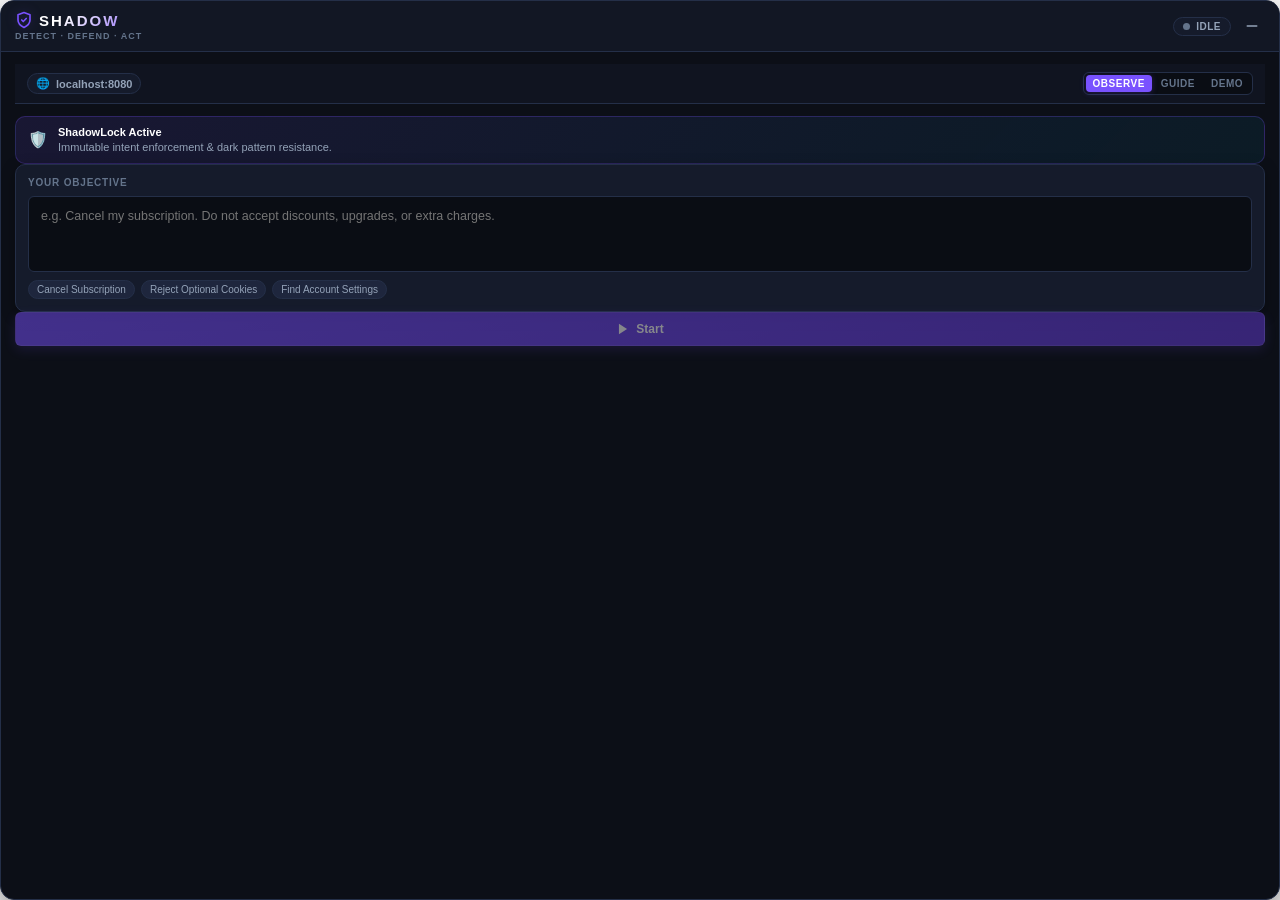
==== extension/assistant/assistant.html @ 3c46b69d "Initial commit" ====
<!DOCTYPE html>
<html lang="en">
<head>
  <meta charset="UTF-8" />
  <meta name="viewport" content="width=device-width, initial-scale=1.0" />
  <title>SHADOW Assistant</title>
  <link rel="stylesheet" href="assistant.css" />
</head>
<body>
  <!-- Main container -->
  <div class="assistant-container" id="app" role="region" aria-label="SHADOW AI Assistant">

    <!-- Header (Draggable handle area) -->
    <header class="header" id="dragHeader">
      <div class="header-left">
        <div class="brand-badge">
          <svg class="shield-icon" viewBox="0 0 24 24" fill="none" stroke="currentColor" stroke-width="2.2" stroke-linecap="round" stroke-linejoin="round" aria-hidden="true">
            <path d="M12 22s8-4 8-10V5l-8-3-8 3v7c0 6 8 10 8 10z"/>
            <path d="M9 12l2 2 4-4"/>
          </svg>
          <span class="logo">SHADOW</span>
        </div>
        <span class="tagline">DETECT · DEFEND · ACT</span>
      </div>

      <div class="header-right">
        <!-- Live AI status pill -->
        <div class="ai-status-pill" id="headerStatusPill" title="Agent status">
          <span class="status-pulse" id="headerStatusDot"></span>
          <span class="status-text" id="headerStatusText">IDLE</span>
        </div>
        <button class="btn-icon" id="minimizeBtn" title="Minimize / Expand Assistant" aria-label="Minimize or Expand">
          <svg viewBox="0 0 24 24" width="16" height="16" fill="none" stroke="currentColor" stroke-width="2.5" stroke-linecap="round"><line x1="5" y1="12" x2="19" y2="12"/></svg>
        </button>
      </div>
    </header>

    <!-- Main content (collapses when minimized) -->
    <main class="content" id="content">

      <!-- Site & Operating Mode Selector (Phases 5 & 7) -->
      <div class="site-mode-bar" id="siteModeBar">
        <div class="site-info-pill" id="siteInfoPill" title="Target Page">
          <span class="site-icon">🌐</span>
          <span class="site-name" id="siteNameDisplay">localhost:8080</span>
        </div>
        <div class="mode-pill-group" id="modePillGroup" role="radiogroup" aria-label="Operating Mode">
          <button type="button" class="mode-pill active" id="modeBtnObserve" data-mode="observe" title="Open reversible steps; stop for review on the website">Observe</button>
          <button type="button" class="mode-pill" id="modeBtnGuide" data-mode="guide" title="Follow the highlighted control or its nearby guide box">Guide</button>
          <button type="button" class="mode-pill" id="modeBtnDemo" data-mode="demo" title="Autonomous navigation for StreamCove demo environment">Demo</button>
        </div>
      </div>

      <!-- Section: Task Input (Idle State) -->
      <section class="view-panel" id="taskInputSection" aria-label="Start Task">
        <div class="intent-guard-banner">
          <div class="guard-icon">🛡️</div>
          <div class="guard-text">
            <strong>ShadowLock Active</strong>
            <span>Immutable intent enforcement & dark pattern resistance.</span>
          </div>
        </div>

        <div class="card prompt-card">
          <label for="instructionInput" class="card-label">YOUR OBJECTIVE</label>
          <textarea
            id="instructionInput"
            class="task-input"
            placeholder="e.g. Cancel my subscription. Do not accept discounts, upgrades, or extra charges."
            rows="3"
            aria-label="User instruction"
          ></textarea>
          <div class="input-quick-tags">
            <button type="button" class="tag-chip" id="quickTagCancel">Cancel Subscription</button>
            <button type="button" class="tag-chip" id="quickTagCookies">Reject Optional Cookies</button>
            <button type="button" class="tag-chip" id="quickTagAccount">Find Account Settings</button>
          </div>
        </div>

        <button class="btn btn-primary btn-block glow-on-hover" id="startBtn">
          <svg class="btn-svg" viewBox="0 0 24 24" fill="currentColor"><polygon points="5 3 19 12 5 21 5 3"/></svg>
          <span>Start</span>
        </button>
      </section>

      <!-- Section: Active Task (Running / Navigating State) -->
      <section class="view-panel hidden" id="activeTaskSection" aria-label="Active Task Progress">
        
        <!-- Objective Card -->
        <div class="card goal-card">
          <div class="card-header-compact">
            <span class="card-label">IMMUTABLE OBJECTIVE</span>
            <span class="badge-lock" title="ShadowLock protects this instruction from webpage manipulation">🔒 LOCKED</span>
          </div>
          <p class="goal-text" id="goalText">—</p>
        </div>

        <!-- Live Activity Timeline Card -->
        <div class="card timeline-card">
          <div class="card-header-compact">
            <span class="card-label">AGENT ACTIVITY TIMELINE</span>
            <span class="step-counter" id="stepCounter">0 STEPS</span>
          </div>

          <div class="timeline-container" id="timelineList" role="log" aria-live="polite">
            <div class="timeline-empty">Initializing AI agent reasoning…</div>
          </div>
        </div>

        <!-- Dark Pattern Alerts Section -->
        <div class="card detections-card" id="detectionsCard">
          <div class="card-header-compact">
            <span class="card-label alert-label">
              <span class="alert-icon-mini">⚠</span> DETECTED DARK PATTERNS
            </span>
            <span class="count-badge" id="detectionCount">0</span>
          </div>
          <div class="detections-container" id="detectionsContainer">
            <p class="no-detections" id="noDetectionsText">No deceptive manipulation detected on current view.</p>
            <div class="detections-list hidden" id="detectionsList"></div>
          </div>
        </div>

        <!-- Controls Toolbar -->
        <div class="controls-toolbar">
          <button class="btn btn-secondary" id="pauseBtn" aria-label="Pause or Resume Agent">
            <span class="btn-icon-text" id="pauseBtnIcon">⏸</span>
            <span id="pauseBtnText">Pause</span>
          </button>
          <button class="btn btn-danger" id="stopBtn" aria-label="Stop Agent">
            <span class="btn-icon-text">⏹</span>
            <span>Abort</span>
          </button>
        </div>
      </section>

      <!-- Section: Completion Summary -->
      <section class="view-panel hidden" id="completionSection" aria-label="Task Completed">
        <div class="result-banner success">
          <div class="result-icon-ring">✓</div>
          <h2 class="result-title">Objective Achieved</h2>
          <p class="result-desc" id="completionMsg">Subscription cancellation was safely executed and confirmed.</p>
        </div>

        <div class="card verified-card">
          <div class="card-header-compact">
            <span class="card-label">SYSTEM VERIFICATION</span>
            <span class="badge-verified">DATABASE CONFIRMED</span>
          </div>
          <ul class="verification-checklist">
            <li><span>✓ User intent preserved without compromise</span></li>
            <li><span>✓ Deceptive retention offers resisted</span></li>
            <li><span>✓ Explicit approval received before irreversible action</span></li>
            <li><span>✓ Backend subscription state verified as CANCELLED</span></li>
          </ul>
        </div>

        <button class="btn btn-primary btn-block" id="evidenceBtn">
          <svg class="btn-svg" viewBox="0 0 24 24" fill="none" stroke="currentColor" stroke-width="2"><path d="M14 2H6a2 2 0 0 0-2 2v16a2 2 0 0 0 2 2h12a2 2 0 0 0 2-2V8z"/><polyline points="14 2 14 8 20 8"/><line x1="16" y1="13" x2="8" y2="13"/><line x1="16" y1="17" x2="8" y2="17"/><polyline points="10 9 9 9 8 9"/></svg>
          <span>View Audit Evidence Report</span>
        </button>

        <button class="btn btn-ghost btn-block" id="newTaskBtn" style="margin-top: 8px;">
          <span>+ Start Another Task</span>
        </button>
      </section>

      <!-- Section: Error / Failure -->
      <section class="view-panel hidden" id="errorSection" aria-label="Task Error">
        <div class="result-banner error">
          <div class="result-icon-ring error">✗</div>
          <h2 class="result-title">Action Halted</h2>
          <p class="result-desc" id="errorMsg">An unexpected error occurred during page navigation.</p>
        </div>

        <button class="btn btn-secondary btn-block" id="retryBtn" style="margin-top: 16px;">
          <span>+ Start New Task</span>
        </button>
      </section>

    </main>

    <!-- Modal: Consequential Action Approval (ShadowLock) -->
    <div class="modal-backdrop hidden" id="approvalModal" role="dialog" aria-modal="true" aria-labelledby="approvalTitle">
      <div class="modal-card">
        <div class="modal-banner-warning">
          <div class="modal-warning-badge">⚠ ACTION APPROVAL REQUIRED</div>
        </div>
        <div class="modal-content">
          <h3 class="modal-title" id="approvalTitle">Confirm Subscription Cancellation</h3>
          <p class="modal-notice">
            ShadowLock has intercepted an irreversible action. This will permanently change your subscription status in the database.
          </p>

          <div class="approval-action-box">
            <div class="box-label">PENDING ACTION</div>
            <div class="action-desc-highlight" id="approvalActionDesc">Click "Yes, cancel my subscription"</div>
            <div class="box-label" style="margin-top: 8px;">AGENT REASONING</div>
            <div class="action-reason-text" id="approvalReason">Executing final confirmation as authorized by user.</div>
          </div>
        </div>

        <div class="modal-actions-row">
          <button class="btn btn-ghost modal-btn" id="rejectBtn">
            <span>Reject Action</span>
          </button>
          <button class="btn btn-danger modal-btn" id="approveBtn">
            <span>Approve &amp; Execute</span>
          </button>
        </div>
      </div>
    </div>

    <!-- Modal: Clarification / Ask User -->
    <div class="modal-backdrop hidden" id="askUserModal" role="dialog" aria-modal="true" aria-labelledby="clarificationTitle">
      <div class="modal-card">
        <div class="modal-banner-info">
          <div class="modal-info-badge">? CLARIFICATION REQUIRED</div>
        </div>
        <div class="modal-content">
          <h3 class="modal-title" id="clarificationTitle">Question from Agent</h3>
          <p class="modal-question" id="askQuestion">—</p>
          <input
            type="text"
            class="answer-input"
            id="askAnswer"
            placeholder="Type your response to guide the agent…"
            aria-label="Agent clarification response"
          />
        </div>
        <div class="modal-actions-row">
          <button class="btn btn-primary modal-btn" id="submitAnswerBtn">
            <span>Send Guidance</span>
          </button>
        </div>
      </div>
    </div>

  </div>

  <script src="assistant.js"></script>
</body>
</html>
---- extension/assistant/assistant.css ----
/* ==========================================================================
   SHADOW Assistant — Cybersecurity & AI Security Design System
   ========================================================================== */

:root {
  /* Color Palette */
  --bg-app: #0c0f17;
  --bg-header: #121724;
  --bg-card: #151b2b;
  --bg-card-hover: #1c2438;
  --bg-input: #0a0d14;
  --bg-elevated: #1e263d;
  
  /* Accents */
  --accent-primary: #7952ff;
  --accent-primary-hover: #8e6aff;
  --accent-glow: rgba(121, 82, 255, 0.25);
  
  /* Semantic Status Colors */
  --status-emerald: #10b981;
  --status-emerald-bg: rgba(16, 185, 129, 0.12);
  --status-amber: #f59e0b;
  --status-amber-bg: rgba(245, 158, 11, 0.12);
  --status-ruby: #ef4444;
  --status-ruby-bg: rgba(239, 68, 68, 0.14);
  --status-cyan: #06b6d4;
  --status-cyan-bg: rgba(6, 182, 212, 0.12);
  
  /* Typography Colors */
  --text-main: #f1f5f9;
  --text-sub: #94a3b8;
  --text-muted: #64748b;
  --text-faint: #475569;
  
  /* Borders */
  --border-subtle: #242f48;
  --border-focus: #7952ff;
  --border-warning: rgba(245, 158, 11, 0.4);
  
  /* Radii */
  --radius-sm: 6px;
  --radius-md: 10px;
  --radius-lg: 14px;
  
  /* Shadows */
  --shadow-main: 0 12px 36px rgba(0, 0, 0, 0.55), 0 0 0 1px rgba(255, 255, 255, 0.05);
  --shadow-card: 0 4px 14px rgba(0, 0, 0, 0.35);
  
  /* Transitions */
  --anim-fast: 0.15s ease;
  --anim-standard: 0.25s ease;
}

/* Base Reset */
*, *::before, *::after {
  margin: 0;
  padding: 0;
  box-sizing: border-box;
  -webkit-font-smoothing: antialiased;
}

html, body {
  width: 100%;
  height: 100%;
  overflow: hidden;
  font-family: -apple-system, BlinkMacSystemFont, "Segoe UI", Roboto, "Helvetica Neue", Arial, sans-serif;
  font-size: 13px;
  color: var(--text-main);
  background: transparent;
  user-select: none;
}

/* Master Container */
.assistant-container {
  display: flex;
  flex-direction: column;
  height: 100vh;
  width: 100%;
  background: var(--bg-app);
  border: 1px solid var(--border-subtle);
  border-radius: var(--radius-lg);
  box-shadow: var(--shadow-main);
  overflow: hidden;
  transition: height var(--anim-standard);
}

.assistant-container.minimized {
  height: 52px !important;
}

/* ==========================================================================
   Header & Brand Styling
   ========================================================================== */
.header {
  display: flex;
  align-items: center;
  justify-content: space-between;
  padding: 10px 14px;
  background: var(--bg-header);
  border-bottom: 1px solid var(--border-subtle);
  flex-shrink: 0;
  cursor: grab;
}

.header:active {
  cursor: grabbing;
}

.header-left {
  display: flex;
  flex-direction: column;
  gap: 2px;
}

.brand-badge {
  display: flex;
  align-items: center;
  gap: 6px;
}

.shield-icon {
  width: 18px;
  height: 18px;
  color: var(--accent-primary);
  filter: drop-shadow(0 0 6px var(--accent-glow));
}

.logo {
  font-size: 15px;
  font-weight: 800;
  letter-spacing: 2px;
  color: #fff;
  background: linear-gradient(135deg, #ffffff 30%, #a78bfa 100%);
  -webkit-background-clip: text;
  -webkit-text-fill-color: transparent;
}

.tagline {
  font-size: 9px;
  font-weight: 600;
  letter-spacing: 1px;
  color: var(--text-muted);
}

.header-right {
  display: flex;
  align-items: center;
  gap: 8px;
}

/* Live AI Status Pill */
.ai-status-pill {
  display: inline-flex;
  align-items: center;
  gap: 6px;
  padding: 3px 9px;
  background: var(--bg-card);
  border: 1px solid var(--border-subtle);
  border-radius: 20px;
  font-size: 10px;
  font-weight: 700;
  letter-spacing: 0.5px;
  color: var(--text-sub);
}

.status-pulse {
  width: 7px;
  height: 7px;
  border-radius: 50%;
  background: var(--text-muted);
}

/* Status variants */
.ai-status-pill.idle .status-pulse { background: var(--text-muted); }
.ai-status-pill.navigating { border-color: rgba(121, 82, 255, 0.5); }
.ai-status-pill.navigating .status-pulse {
  background: var(--accent-primary);
  box-shadow: 0 0 8px var(--accent-primary);
  animation: pulse-glow 1.5s infinite;
}
.ai-status-pill.detecting .status-pulse { background: var(--status-amber); box-shadow: 0 0 8px var(--status-amber); }
.ai-status-pill.approval .status-pulse { background: var(--status-amber); animation: pulse-glow 1s infinite; }
.ai-status-pill.paused .status-pulse { background: var(--status-amber); }
.ai-status-pill.complete .status-pulse { background: var(--status-emerald); box-shadow: 0 0 8px var(--status-emerald); }
.ai-status-pill.failed .status-pulse { background: var(--status-ruby); }

@keyframes pulse-glow {
  0%, 100% { opacity: 1; transform: scale(1); }
  50% { opacity: 0.5; transform: scale(0.85); }
}

.btn-icon {
  background: transparent;
  border: 1px solid transparent;
  border-radius: var(--radius-sm);
  color: var(--text-sub);
  width: 26px;
  height: 26px;
  display: flex;
  align-items: center;
  justify-content: center;
  cursor: pointer;
  transition: var(--anim-fast);
}

.btn-icon:hover {
  background: var(--bg-card);
  color: var(--text-main);
  border-color: var(--border-subtle);
}

/* ==========================================================================
   Main Content Area
   ========================================================================== */
.content {
  flex: 1;
  overflow-y: auto;
  padding: 12px 14px;
  display: flex;
  flex-direction: column;
  gap: 12px;
  scrollbar-width: thin;
  scrollbar-color: var(--border-subtle) transparent;
}

.content::-webkit-scrollbar {
  width: 5px;
}
.content::-webkit-scrollbar-thumb {
  background: var(--border-subtle);
  border-radius: 4px;
}

/* Guard Banner */
.intent-guard-banner {
  display: flex;
  align-items: center;
  gap: 10px;
  padding: 8px 12px;
  background: linear-gradient(135deg, rgba(121, 82, 255, 0.12), rgba(6, 182, 212, 0.08));
  border: 1px solid rgba(121, 82, 255, 0.25);
  border-radius: var(--radius-md);
}

.guard-icon {
  font-size: 16px;
  flex-shrink: 0;
}

.guard-text {
  display: flex;
  flex-direction: column;
  font-size: 11px;
  color: var(--text-sub);
  line-height: 1.35;
}

.guard-text strong {
  color: #fff;
  font-size: 11px;
}

/* Card Primitive */
.card {
  background: var(--bg-card);
  border: 1px solid var(--border-subtle);
  border-radius: var(--radius-md);
  padding: 12px;
  box-shadow: var(--shadow-card);
}

.card-header-compact {
  display: flex;
  align-items: center;
  justify-content: space-between;
  margin-bottom: 8px;
}

.card-label {
  font-size: 10px;
  font-weight: 700;
  letter-spacing: 0.8px;
  color: var(--text-muted);
  text-transform: uppercase;
}

/* Task Prompt Input */
.prompt-card {
  display: flex;
  flex-direction: column;
  gap: 8px;
}

.task-input {
  width: 100%;
  background: var(--bg-input);
  border: 1px solid var(--border-subtle);
  border-radius: var(--radius-sm);
  color: var(--text-main);
  padding: 10px 12px;
  font-size: 12.5px;
  line-height: 1.45;
  resize: none;
  outline: none;
  transition: border-color var(--anim-fast);
  font-family: inherit;
  user-select: text;
}

.task-input:focus {
  border-color: var(--border-focus);
  box-shadow: 0 0 0 2px var(--accent-glow);
}

.input-quick-tags {
  display: flex;
  gap: 6px;
  flex-wrap: wrap;
}

.tag-chip {
  background: var(--bg-elevated);
  border: 1px solid var(--border-subtle);
  border-radius: 12px;
  color: var(--text-sub);
  font-size: 10px;
  padding: 3px 8px;
  cursor: pointer;
  transition: var(--anim-fast);
}

.tag-chip:hover {
  background: var(--bg-card-hover);
  color: var(--text-main);
  border-color: var(--accent-primary);
}

/* Goal Display */
.goal-card {
  background: linear-gradient(180deg, #161e31 0%, #131929 100%);
  border-left: 3px solid var(--accent-primary);
}

.goal-text {
  font-size: 12px;
  color: #fff;
  line-height: 1.4;
  word-break: break-word;
}

.badge-lock {
  font-size: 9px;
  font-weight: 800;
  color: #a78bfa;
  background: rgba(167, 139, 250, 0.15);
  padding: 2px 6px;
  border-radius: 4px;
  letter-spacing: 0.5px;
}

/* ==========================================================================
   Activity Timeline (Phase 2 Feature)
   ========================================================================== */
.timeline-card {
  flex: 1;
  display: flex;
  flex-direction: column;
  min-height: 160px;
  max-height: 220px;
}

.step-counter {
  font-size: 10px;
  font-weight: 700;
  color: var(--text-muted);
}

.timeline-container {
  flex: 1;
  overflow-y: auto;
  display: flex;
  flex-direction: column;
  gap: 6px;
  padding-right: 4px;
}

.timeline-empty {
  color: var(--text-muted);
  font-size: 11px;
  font-style: italic;
  text-align: center;
  padding: 24px 0;
}

.timeline-node {
  display: flex;
  align-items: flex-start;
  gap: 8px;
  padding: 6px 8px;
  background: var(--bg-input);
  border: 1px solid rgba(255, 255, 255, 0.03);
  border-radius: var(--radius-sm);
  font-size: 11.5px;
  animation: fadeInNode 0.2s ease forwards;
}

@keyframes fadeInNode {
  from { opacity: 0; transform: translateY(3px); }
  to { opacity: 1; transform: translateY(0); }
}

.timeline-badge {
  flex-shrink: 0;
  width: 18px;
  height: 18px;
  border-radius: 50%;
  display: flex;
  align-items: center;
  justify-content: center;
  font-size: 10px;
  font-weight: bold;
}

.timeline-badge.success {
  background: var(--status-emerald-bg);
  color: var(--status-emerald);
}
.timeline-badge.warning {
  background: var(--status-amber-bg);
  color: var(--status-amber);
}
.timeline-badge.blocked {
  background: var(--status-ruby-bg);
  color: var(--status-ruby);
}
.timeline-badge.active {
  background: rgba(121, 82, 255, 0.2);
  color: #a78bfa;
}

.timeline-content {
  flex: 1;
  display: flex;
  flex-direction: column;
  gap: 2px;
}

.timeline-action {
  color: var(--text-main);
  font-weight: 500;
  line-height: 1.35;
}

.timeline-meta {
  display: flex;
  align-items: center;
  justify-content: space-between;
  font-size: 9.5px;
  color: var(--text-muted);
}

/* ==========================================================================
   Dark Patterns Alert List
   ========================================================================== */
.detections-card {
  border-color: rgba(245, 158, 11, 0.2);
}

.alert-label {
  color: var(--status-amber) !important;
  display: flex;
  align-items: center;
  gap: 4px;
}

.count-badge {
  background: var(--status-amber-bg);
  color: var(--status-amber);
  border: 1px solid rgba(245, 158, 11, 0.3);
  font-size: 10px;
  font-weight: bold;
  padding: 1px 6px;
  border-radius: 10px;
}

.no-detections {
  font-size: 11px;
  color: var(--text-muted);
  font-style: italic;
  padding: 2px 0;
}

.detections-list {
  display: flex;
  flex-direction: column;
  gap: 8px;
  margin-top: 6px;
}

.detection-card {
  display: flex;
  flex-direction: column;
  gap: 6px;
  padding: 9px 11px;
  background: rgba(18, 22, 36, 0.92);
  border: 1px solid rgba(245, 158, 11, 0.25);
  border-left: 3px solid var(--status-amber);
  border-radius: var(--radius-sm);
  font-size: 11px;
  transition: border-color 0.2s ease, background 0.2s ease;
}

.detection-card.critical {
  border-color: rgba(239, 68, 68, 0.35);
  border-left: 3px solid var(--status-ruby);
  background: rgba(30, 16, 22, 0.92);
}

.detection-card-header {
  display: flex;
  align-items: center;
  justify-content: space-between;
  gap: 8px;
}

.detection-category {
  font-size: 10px;
  font-weight: 700;
  color: var(--status-amber);
  text-transform: uppercase;
  letter-spacing: 0.5px;
  display: flex;
  align-items: center;
  gap: 4px;
}

.detection-card.critical .detection-category {
  color: var(--status-ruby);
}

.detection-guard-badge {
  font-size: 9px;
  font-weight: 600;
  padding: 2px 6px;
  border-radius: 4px;
  background: rgba(46, 213, 115, 0.12);
  color: #2ed573;
  border: 1px solid rgba(46, 213, 115, 0.25);
  text-transform: uppercase;
  letter-spacing: 0.3px;
}

.detection-guard-badge.blocked {
  background: rgba(239, 68, 68, 0.12);
  color: #f87171;
  border-color: rgba(239, 68, 68, 0.3);
}

.detection-snippet {
  font-size: 10.5px;
  font-style: italic;
  color: #cbd5e1;
  background: rgba(0, 0, 0, 0.35);
  padding: 5px 8px;
  border-radius: 4px;
  border-left: 2px solid rgba(245, 158, 11, 0.4);
  line-height: 1.35;
  word-break: break-word;
}

.detection-card.critical .detection-snippet {
  border-left-color: rgba(239, 68, 68, 0.6);
}

.detection-explanation {
  color: var(--text-muted);
  font-size: 10px;
  line-height: 1.35;
}

.detection-actions {
  display: flex;
  align-items: center;
  justify-content: flex-end;
  margin-top: 2px;
}

.btn-view-on-page {
  background: rgba(121, 82, 255, 0.12);
  color: #a78bfa;
  border: 1px solid rgba(121, 82, 255, 0.3);
  border-radius: 4px;
  padding: 3px 8px;
  font-size: 10px;
  font-weight: 600;
  cursor: pointer;
  display: inline-flex;
  align-items: center;
  gap: 4px;
  transition: all 0.2s ease;
}

.btn-view-on-page:hover {
  background: rgba(121, 82, 255, 0.28);
  color: #fff;
  border-color: #7952ff;
}

.detection-pill {
  display: flex;
  flex-direction: column;
  gap: 3px;
  padding: 7px 9px;
  background: rgba(245, 158, 11, 0.08);
  border-left: 3px solid var(--status-amber);
  border-radius: 0 var(--radius-sm) var(--radius-sm) 0;
  font-size: 11px;
}

.detection-category {
  font-size: 9.5px;
  font-weight: 700;
  color: var(--status-amber);
  text-transform: uppercase;
  letter-spacing: 0.5px;
}

.detection-reason {
  color: var(--text-main);
  line-height: 1.3;
}

/* ==========================================================================
   Buttons & Controls
   ========================================================================== */
.btn {
  display: inline-flex;
  align-items: center;
  justify-content: center;
  gap: 6px;
  padding: 9px 14px;
  border-radius: var(--radius-sm);
  font-size: 12px;
  font-weight: 600;
  cursor: pointer;
  border: 1px solid transparent;
  transition: var(--anim-fast);
  outline: none;
}

.btn-block {
  width: 100%;
}

.btn-primary {
  background: linear-gradient(135deg, var(--accent-primary) 0%, #633bd4 100%);
  color: #fff;
  border-color: rgba(255, 255, 255, 0.1);
  box-shadow: 0 4px 12px var(--accent-glow);
}

.btn-primary:hover:not(:disabled) {
  background: linear-gradient(135deg, var(--accent-primary-hover) 0%, #724ae8 100%);
  box-shadow: 0 6px 16px rgba(121, 82, 255, 0.4);
}

.btn-secondary {
  background: var(--bg-card);
  border-color: var(--border-subtle);
  color: var(--text-main);
}

.btn-secondary:hover:not(:disabled) {
  background: var(--bg-card-hover);
  border-color: var(--text-muted);
}

.btn-danger {
  background: var(--status-ruby-bg);
  border-color: rgba(239, 68, 68, 0.3);
  color: var(--status-ruby);
}

.btn-danger:hover:not(:disabled) {
  background: rgba(239, 68, 68, 0.22);
}

.btn-ghost {
  background: transparent;
  border-color: var(--border-subtle);
  color: var(--text-sub);
}

.btn-ghost:hover:not(:disabled) {
  background: var(--bg-card);
  color: #fff;
}

.btn:disabled {
  opacity: 0.5;
  cursor: not-allowed;
}

.btn-svg {
  width: 14px;
  height: 14px;
}

.controls-toolbar {
  display: flex;
  gap: 8px;
  margin-top: auto;
}

.controls-toolbar .btn {
  flex: 1;
}

/* ==========================================================================
   Completion & Verified Result Styling
   ========================================================================== */
.result-banner {
  display: flex;
  flex-direction: column;
  align-items: center;
  text-align: center;
  padding: 16px 8px 10px;
}

.result-icon-ring {
  width: 44px;
  height: 44px;
  border-radius: 50%;
  display: flex;
  align-items: center;
  justify-content: center;
  font-size: 22px;
  font-weight: bold;
  background: var(--status-emerald-bg);
  color: var(--status-emerald);
  border: 1px solid rgba(16, 185, 129, 0.3);
  box-shadow: 0 0 16px rgba(16, 185, 129, 0.2);
  margin-bottom: 8px;
}

.result-icon-ring.error {
  background: var(--status-ruby-bg);
  color: var(--status-ruby);
  border-color: rgba(239, 68, 68, 0.3);
  box-shadow: 0 0 16px rgba(239, 68, 68, 0.2);
}

.result-title {
  font-size: 15px;
  font-weight: 700;
  color: #fff;
}

.result-desc {
  font-size: 11.5px;
  color: var(--text-sub);
  margin-top: 4px;
  line-height: 1.4;
}

.verified-card {
  background: #111a26;
  border-color: rgba(16, 185, 129, 0.2);
}

.badge-verified {
  font-size: 9px;
  font-weight: 800;
  color: var(--status-emerald);
  background: var(--status-emerald-bg);
  padding: 2px 6px;
  border-radius: 4px;
}

.verification-checklist {
  list-style: none;
  display: flex;
  flex-direction: column;
  gap: 6px;
  font-size: 11px;
  color: var(--text-sub);
}

/* ==========================================================================
   Modal Dialogs (Approval & Ask User)
   ========================================================================== */
.modal-backdrop {
  position: absolute;
  top: 0;
  left: 0;
  right: 0;
  bottom: 0;
  background: rgba(8, 10, 16, 0.85);
  backdrop-filter: blur(4px);
  display: flex;
  align-items: center;
  justify-content: center;
  padding: 16px;
  z-index: 9999;
  animation: fadeInModal 0.2s ease forwards;
}

@keyframes fadeInModal {
  from { opacity: 0; }
  to { opacity: 1; }
}

.modal-card {
  width: 100%;
  background: var(--bg-card);
  border: 1px solid var(--border-subtle);
  border-radius: var(--radius-lg);
  overflow: hidden;
  box-shadow: 0 16px 40px rgba(0, 0, 0, 0.7);
  display: flex;
  flex-direction: column;
}

.modal-banner-warning {
  padding: 8px 12px;
  background: linear-gradient(90deg, rgba(239, 68, 68, 0.2), rgba(245, 158, 11, 0.2));
  border-bottom: 1px solid var(--border-subtle);
}

.modal-banner-info {
  padding: 8px 12px;
  background: linear-gradient(90deg, rgba(121, 82, 255, 0.2), rgba(6, 182, 212, 0.2));
  border-bottom: 1px solid var(--border-subtle);
}

.modal-warning-badge {
  font-size: 10px;
  font-weight: 800;
  letter-spacing: 0.8px;
  color: var(--status-amber);
}

.modal-info-badge {
  font-size: 10px;
  font-weight: 800;
  letter-spacing: 0.8px;
  color: var(--status-cyan);
}

.modal-content {
  padding: 14px;
  display: flex;
  flex-direction: column;
  gap: 8px;
}

.modal-title {
  font-size: 14px;
  color: #fff;
  font-weight: 700;
}

.modal-notice {
  font-size: 11.5px;
  color: var(--text-sub);
  line-height: 1.4;
}

.approval-action-box {
  background: var(--bg-input);
  border: 1px solid var(--border-subtle);
  border-radius: var(--radius-sm);
  padding: 10px;
  margin-top: 4px;
}

.box-label {
  font-size: 9px;
  font-weight: 700;
  letter-spacing: 0.6px;
  color: var(--text-muted);
}

.action-desc-highlight {
  font-size: 12px;
  font-weight: 600;
  color: #fff;
  margin-top: 2px;
}

.action-reason-text {
  font-size: 11px;
  color: var(--text-sub);
  line-height: 1.35;
  margin-top: 2px;
}

.modal-actions-row {
  display: flex;
  gap: 8px;
  padding: 10px 14px;
  background: var(--bg-header);
  border-top: 1px solid var(--border-subtle);
}

.modal-btn {
  flex: 1;
}

.modal-question {
  font-size: 12.5px;
  color: #fff;
  line-height: 1.4;
}

.answer-input {
  width: 100%;
  background: var(--bg-input);
  border: 1px solid var(--border-subtle);
  border-radius: var(--radius-sm);
  color: #fff;
  padding: 8px 10px;
  font-size: 12px;
  margin-top: 6px;
  outline: none;
  user-select: text;
}

.answer-input:focus {
  border-color: var(--border-focus);
}

/* Helpers */
.hidden {
  display: none !important;
}

/* ==========================================================================
   Operating Mode Selector & Site Indicator (Phases 5 & 7)
   ========================================================================== */
.site-mode-bar {
  display: flex;
  align-items: center;
  justify-content: space-between;
  padding: 8px 12px;
  background: rgba(18, 23, 36, 0.7);
  border-bottom: 1px solid var(--border-subtle);
  gap: 8px;
}

.site-info-pill {
  display: flex;
  align-items: center;
  gap: 6px;
  font-size: 11px;
  font-weight: 600;
  color: var(--text-sub);
  background: var(--bg-card);
  border: 1px solid var(--border-subtle);
  padding: 3px 8px;
  border-radius: 999px;
  overflow: hidden;
  text-overflow: ellipsis;
  white-space: nowrap;
  max-width: 170px;
}

.site-icon {
  font-size: 11px;
}

.mode-pill-group {
  display: flex;
  background: var(--bg-input);
  border: 1px solid var(--border-subtle);
  border-radius: 6px;
  padding: 2px;
  gap: 2px;
}

.mode-pill {
  background: transparent;
  border: none;
  border-radius: 4px;
  color: var(--text-muted);
  font-size: 10px;
  font-weight: 700;
  text-transform: uppercase;
  letter-spacing: 0.5px;
  padding: 3px 7px;
  cursor: pointer;
  transition: all var(--anim-fast);
}

.mode-pill:hover {
  color: var(--text-main);
}

.mode-pill.active {
  background: var(--accent-primary);
  color: #ffffff;
  box-shadow: 0 1px 6px var(--accent-glow);
}
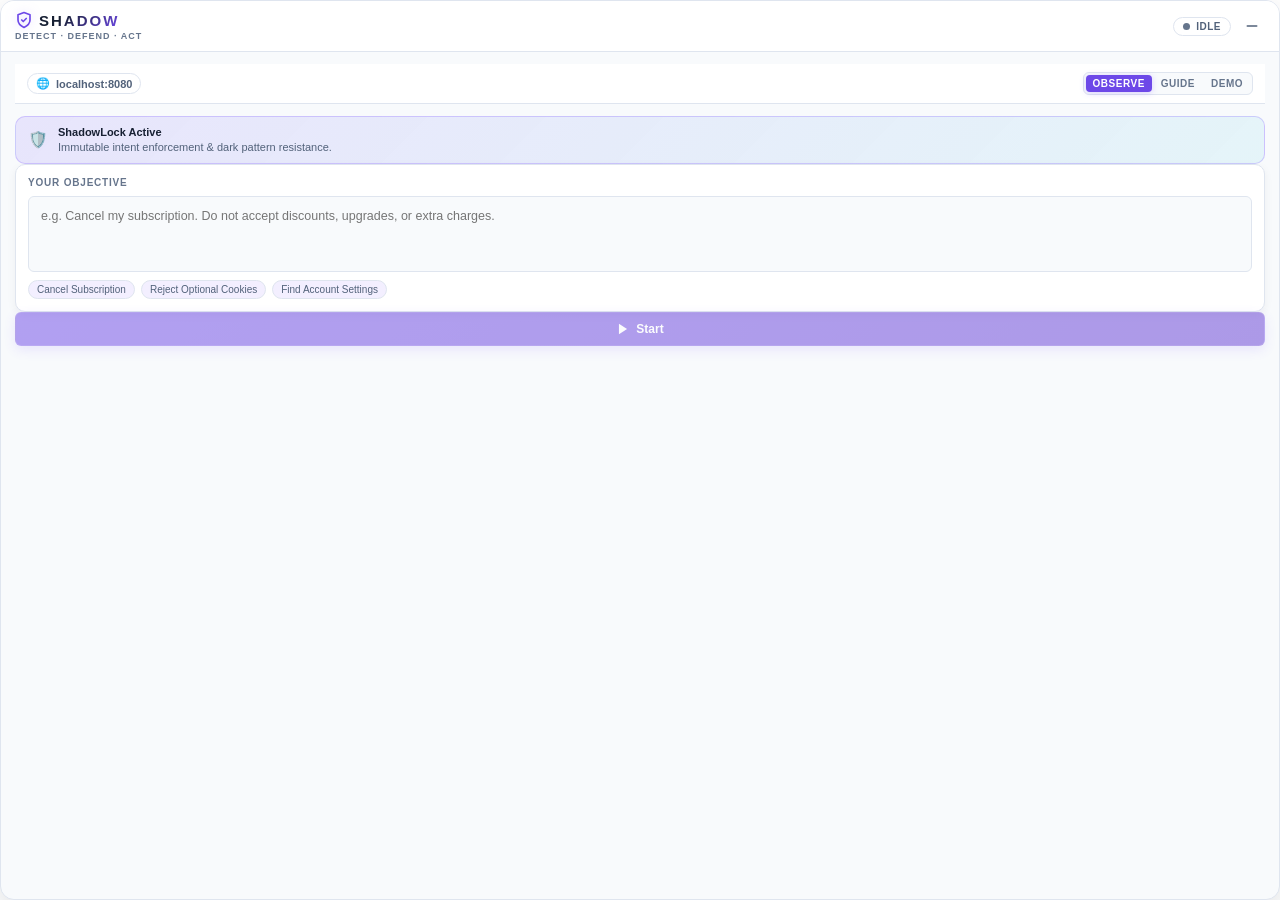
==== commit 98ab6a29: "feat: enable manual Pocket FM Guide and light sphere launcher" ====
--- a/extension/assistant/assistant.html
+++ b/extension/assistant/assistant.html
@@ -7,6 +7,12 @@
   <link rel="stylesheet" href="assistant.css" />
 </head>
 <body>
+  <button id="launcherBtn" class="sphere-launcher hidden" type="button" aria-label="Open SHADOW assistant" title="Open SHADOW">
+    <svg viewBox="0 0 24 24" width="27" height="27" fill="none" stroke="currentColor" stroke-width="1.9" stroke-linecap="round" stroke-linejoin="round" aria-hidden="true">
+      <path d="M12 22s8-4 8-10V5l-8-3-8 3v7c0 6-8 10-8 10z"/>
+      <path d="m9 12 2 2 4-4"/>
+    </svg>
+  </button>
   <!-- Main container -->
   <div class="assistant-container" id="app" role="region" aria-label="SHADOW AI Assistant">
 
@@ -155,7 +161,20 @@
           </ul>
         </div>
 
-        <button class="btn btn-primary btn-block" id="evidenceBtn">
+        <div class="card terminal-audit-card hidden" data-terminal-audit>
+          <div class="card-header-compact">
+            <span class="card-label">TASK AUDIT SUMMARY</span>
+            <span class="terminal-status-badge" data-audit-status>—</span>
+          </div>
+          <div class="terminal-audit-grid">
+            <div><span>MODE</span><strong data-audit-mode>—</strong></div>
+            <div><span>STEPS</span><strong data-audit-steps>0 STEPS</strong></div>
+            <div><span>PATTERNS</span><strong data-audit-detections>0 PATTERNS</strong></div>
+            <div><span>APPROVALS</span><strong data-audit-approvals>0 APPROVALS</strong></div>
+          </div>
+        </div>
+
+        <button class="btn btn-primary btn-block" id="evidenceBtn" data-audit-report-action>
           <svg class="btn-svg" viewBox="0 0 24 24" fill="none" stroke="currentColor" stroke-width="2"><path d="M14 2H6a2 2 0 0 0-2 2v16a2 2 0 0 0 2 2h12a2 2 0 0 0 2-2V8z"/><polyline points="14 2 14 8 20 8"/><line x1="16" y1="13" x2="8" y2="13"/><line x1="16" y1="17" x2="8" y2="17"/><polyline points="10 9 9 9 8 9"/></svg>
           <span>View Audit Evidence Report</span>
         </button>
@@ -172,6 +191,23 @@
           <h2 class="result-title">Action Halted</h2>
           <p class="result-desc" id="errorMsg">An unexpected error occurred during page navigation.</p>
         </div>
+
+        <div class="card terminal-audit-card hidden" data-terminal-audit>
+          <div class="card-header-compact">
+            <span class="card-label">TASK AUDIT SUMMARY</span>
+            <span class="terminal-status-badge" data-audit-status>—</span>
+          </div>
+          <div class="terminal-audit-grid">
+            <div><span>MODE</span><strong data-audit-mode>—</strong></div>
+            <div><span>STEPS</span><strong data-audit-steps>0 STEPS</strong></div>
+            <div><span>PATTERNS</span><strong data-audit-detections>0 PATTERNS</strong></div>
+            <div><span>APPROVALS</span><strong data-audit-approvals>0 APPROVALS</strong></div>
+          </div>
+        </div>
+
+        <button class="btn btn-secondary btn-block" data-audit-report-action style="margin-top: 12px;">
+          <span>View Audit Evidence Report</span>
+        </button>
 
         <button class="btn btn-secondary btn-block" id="retryBtn" style="margin-top: 16px;">
           <span>+ Start New Task</span>
--- a/extension/assistant/assistant.css
+++ b/extension/assistant/assistant.css
@@ -4,36 +4,37 @@
 
 :root {
   /* Color Palette */
-  --bg-app: #0c0f17;
-  --bg-header: #121724;
-  --bg-card: #151b2b;
-  --bg-card-hover: #1c2438;
-  --bg-input: #0a0d14;
-  --bg-elevated: #1e263d;
+  color-scheme: light;
+  --bg-app: #f8fafc;
+  --bg-header: #ffffff;
+  --bg-card: #ffffff;
+  --bg-card-hover: #f1f5f9;
+  --bg-input: #f8fafc;
+  --bg-elevated: #f3efff;
   
   /* Accents */
-  --accent-primary: #7952ff;
-  --accent-primary-hover: #8e6aff;
+  --accent-primary: #6d48e8;
+  --accent-primary-hover: #5935cd;
   --accent-glow: rgba(121, 82, 255, 0.25);
   
   /* Semantic Status Colors */
-  --status-emerald: #10b981;
+  --status-emerald: #047857;
   --status-emerald-bg: rgba(16, 185, 129, 0.12);
-  --status-amber: #f59e0b;
+  --status-amber: #a65d07;
   --status-amber-bg: rgba(245, 158, 11, 0.12);
-  --status-ruby: #ef4444;
+  --status-ruby: #be123c;
   --status-ruby-bg: rgba(239, 68, 68, 0.14);
-  --status-cyan: #06b6d4;
+  --status-cyan: #0e7490;
   --status-cyan-bg: rgba(6, 182, 212, 0.12);
   
   /* Typography Colors */
-  --text-main: #f1f5f9;
-  --text-sub: #94a3b8;
-  --text-muted: #64748b;
-  --text-faint: #475569;
+  --text-main: #172033;
+  --text-sub: #52627a;
+  --text-muted: #66758c;
+  --text-faint: #7b8aa1;
   
   /* Borders */
-  --border-subtle: #242f48;
+  --border-subtle: #dfe5ef;
   --border-focus: #7952ff;
   --border-warning: rgba(245, 158, 11, 0.4);
   
@@ -43,8 +44,8 @@
   --radius-lg: 14px;
   
   /* Shadows */
-  --shadow-main: 0 12px 36px rgba(0, 0, 0, 0.55), 0 0 0 1px rgba(255, 255, 255, 0.05);
-  --shadow-card: 0 4px 14px rgba(0, 0, 0, 0.35);
+  --shadow-main: 0 12px 36px rgba(15, 23, 42, 0.14);
+  --shadow-card: 0 3px 10px rgba(15, 23, 42, 0.05);
   
   /* Transitions */
   --anim-fast: 0.15s ease;
@@ -88,6 +89,22 @@
   height: 52px !important;
 }
 
+.sphere-launcher {
+  display: grid;
+  place-items: center;
+  width: 56px;
+  height: 56px;
+  margin: 4px;
+  border-radius: 50%;
+  border: 1px solid #c9b9ff;
+  color: #643cda;
+  background: radial-gradient(circle at 32% 25%, #ffffff 8%, #f2ecff 48%, #c6b4ff 100%);
+  box-shadow: inset 0 -5px 10px rgba(109,72,232,.17), 0 2px 5px rgba(70,46,130,.2);
+  cursor: pointer;
+}
+.sphere-launcher:hover { border-color: var(--accent-primary); }
+.sphere-launcher:focus-visible { outline: 2px solid var(--accent-primary); outline-offset: 1px; }
+
 /* ==========================================================================
    Header & Brand Styling
    ========================================================================== */
@@ -130,7 +147,7 @@
   font-weight: 800;
   letter-spacing: 2px;
   color: #fff;
-  background: linear-gradient(135deg, #ffffff 30%, #a78bfa 100%);
+  background: linear-gradient(135deg, #172033 30%, #6d48e8 100%);
   -webkit-background-clip: text;
   -webkit-text-fill-color: transparent;
 }
@@ -786,6 +803,49 @@
   color: var(--text-sub);
 }
 
+.terminal-audit-card {
+  margin-top: 12px;
+  background: #111a26;
+  border-color: rgba(6, 182, 212, 0.24);
+}
+
+.terminal-status-badge {
+  font-size: 9px;
+  font-weight: 800;
+  letter-spacing: 0.5px;
+  color: var(--status-cyan);
+  background: rgba(6, 182, 212, 0.12);
+  border-radius: 4px;
+  padding: 3px 6px;
+}
+
+.terminal-audit-grid {
+  display: grid;
+  grid-template-columns: repeat(2, minmax(0, 1fr));
+  gap: 8px;
+}
+
+.terminal-audit-grid div {
+  display: flex;
+  flex-direction: column;
+  gap: 2px;
+  padding: 7px 8px;
+  border-radius: var(--radius-sm);
+  background: var(--bg-input);
+}
+
+.terminal-audit-grid span {
+  color: var(--text-muted);
+  font-size: 9px;
+  font-weight: 700;
+  letter-spacing: 0.5px;
+}
+
+.terminal-audit-grid strong {
+  color: var(--text-sub);
+  font-size: 11px;
+}
+
 /* ==========================================================================
    Modal Dialogs (Approval & Ask User)
    ========================================================================== */
@@ -1001,3 +1061,20 @@
   color: #ffffff;
   box-shadow: 0 1px 6px var(--accent-glow);
 }
+
+/* Light surfaces and readable text for alerts, approval, and audit states. */
+.site-mode-bar { background: var(--bg-header); }
+.timeline-badge.active, .btn-view-on-page { color: var(--accent-primary); background: #f0ebff; }
+.detection-card { background: #fffbeb; }
+.detection-card.critical { background: #fff1f2; }
+.detection-snippet { color: var(--text-main); background: rgba(255,255,255,.85); }
+.detection-guard-badge { color: #047857; }
+.detection-guard-badge.blocked { color: #be123c; }
+.result-title, .modal-title, .action-desc-highlight, .modal-question, .answer-input,
+.goal-text, .guard-text strong, .btn-ghost:hover:not(:disabled) { color: var(--text-main); }
+.badge-lock { color: var(--accent-primary); }
+.btn-view-on-page:hover { color: var(--accent-primary); background: #e8dfff; }
+.verified-card { background: #f0fdf4; }
+.terminal-audit-card { background: #f0f9ff; }
+.modal-overlay { background: rgba(51,65,85,.24); }
+.modal-card { box-shadow: 0 14px 36px rgba(15,23,42,.2); }
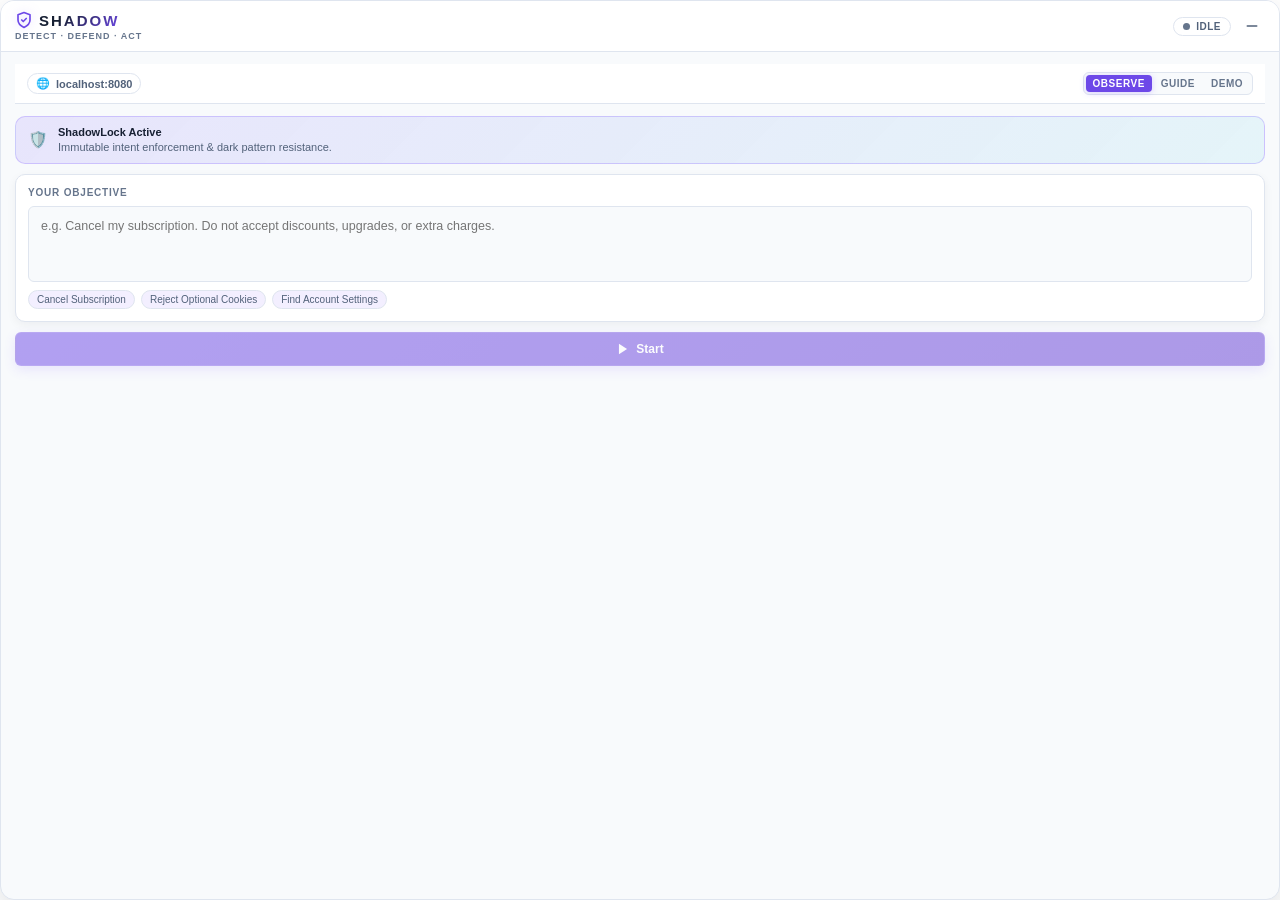
==== commit 2393a4cf: "fix: advance Guide on plan row clicks and compact objective panel" ====
--- a/extension/assistant/assistant.html
+++ b/extension/assistant/assistant.html
@@ -95,7 +95,7 @@
         <!-- Objective Card -->
         <div class="card goal-card">
           <div class="card-header-compact">
-            <span class="card-label">IMMUTABLE OBJECTIVE</span>
+            <span class="card-label">YOUR OBJECTIVE</span>
             <span class="badge-lock" title="ShadowLock protects this instruction from webpage manipulation">🔒 LOCKED</span>
           </div>
           <p class="goal-text" id="goalText">—</p>
--- a/extension/assistant/assistant.css
+++ b/extension/assistant/assistant.css
@@ -248,6 +248,8 @@
   border-radius: 4px;
 }
 
+.view-panel { display: flex; flex-direction: column; gap: 10px; flex-shrink: 0; }
+
 /* Guard Banner */
 .intent-guard-banner {
   display: flex;
@@ -354,14 +356,16 @@
 
 /* Goal Display */
 .goal-card {
-  background: linear-gradient(180deg, #161e31 0%, #131929 100%);
+  background: #ffffff;
   border-left: 3px solid var(--accent-primary);
 }
 
 .goal-text {
-  font-size: 12px;
-  color: #fff;
-  line-height: 1.4;
+  font-size: 13px;
+  font-weight: 500;
+  color: var(--text-main);
+  line-height: 1.5;
+  overflow-wrap: anywhere;
   word-break: break-word;
 }
 
@@ -379,11 +383,11 @@
    Activity Timeline (Phase 2 Feature)
    ========================================================================== */
 .timeline-card {
-  flex: 1;
-  display: flex;
-  flex-direction: column;
-  min-height: 160px;
-  max-height: 220px;
+  flex: none;
+  display: flex;
+  flex-direction: column;
+  min-height: 76px;
+  max-height: 164px;
 }
 
 .step-counter {
@@ -726,7 +730,7 @@
 .controls-toolbar {
   display: flex;
   gap: 8px;
-  margin-top: auto;
+  margin-top: 0;
 }
 
 .controls-toolbar .btn {
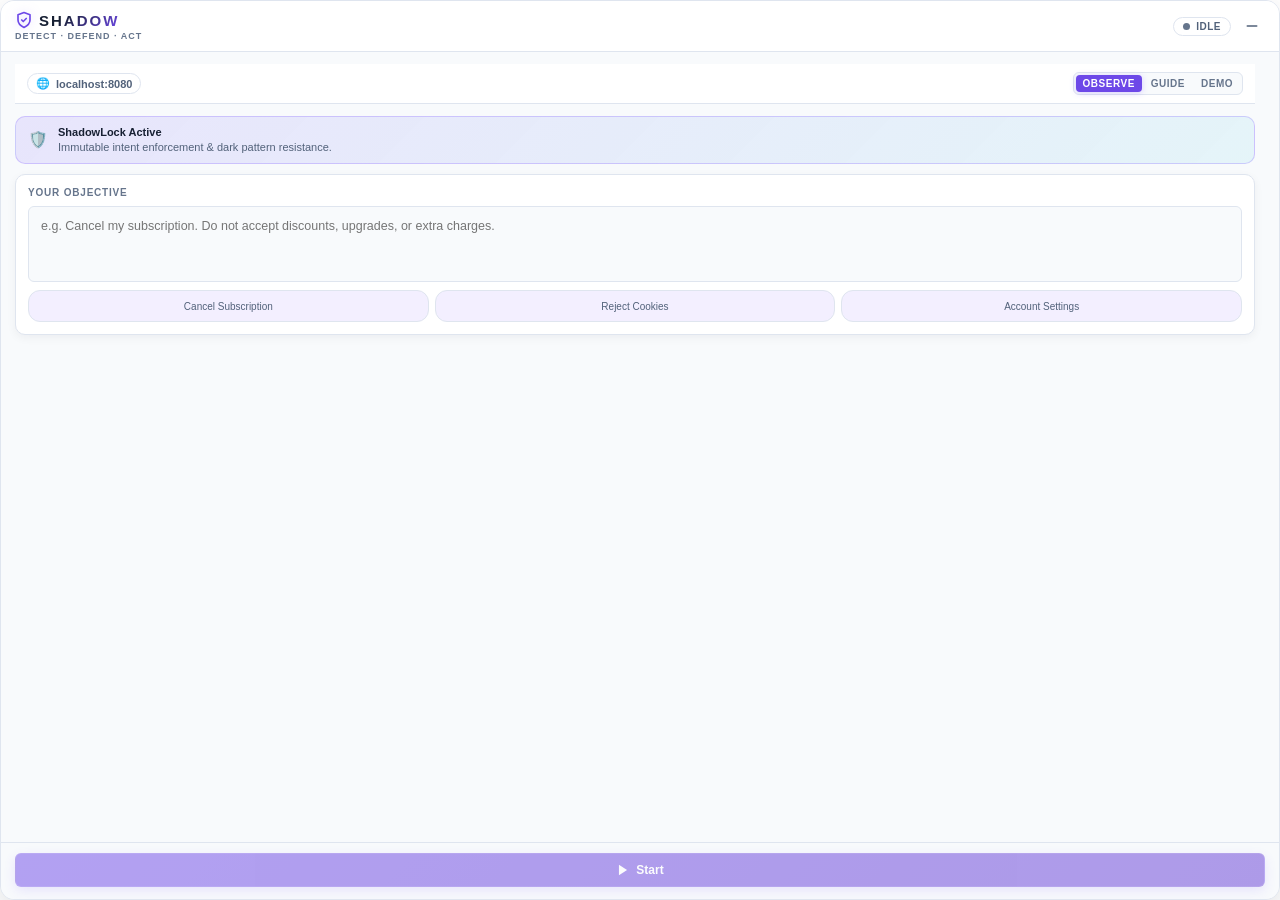
==== commit 27dfd5f2: "fix: stabilize panel layout and keep primary actions visible" ====
--- a/extension/assistant/assistant.html
+++ b/extension/assistant/assistant.html
@@ -78,8 +78,8 @@
           ></textarea>
           <div class="input-quick-tags">
             <button type="button" class="tag-chip" id="quickTagCancel">Cancel Subscription</button>
-            <button type="button" class="tag-chip" id="quickTagCookies">Reject Optional Cookies</button>
-            <button type="button" class="tag-chip" id="quickTagAccount">Find Account Settings</button>
+            <button type="button" class="tag-chip" id="quickTagCookies">Reject Cookies</button>
+            <button type="button" class="tag-chip" id="quickTagAccount">Account Settings</button>
           </div>
         </div>
 
--- a/extension/assistant/assistant.css
+++ b/extension/assistant/assistant.css
@@ -82,7 +82,7 @@
   border-radius: var(--radius-lg);
   box-shadow: var(--shadow-main);
   overflow: hidden;
-  transition: height var(--anim-standard);
+  transition: none;
 }
 
 .assistant-container.minimized {
@@ -231,7 +231,10 @@
    ========================================================================== */
 .content {
   flex: 1;
+  min-height: 0;
   overflow-y: auto;
+  scrollbar-gutter: stable;
+  overscroll-behavior: contain;
   padding: 12px 14px;
   display: flex;
   flex-direction: column;
@@ -332,12 +335,16 @@
 }
 
 .input-quick-tags {
-  display: flex;
+  display: grid;
+  grid-template-columns: repeat(3, minmax(0, 1fr));
   gap: 6px;
-  flex-wrap: wrap;
 }
 
 .tag-chip {
+  min-width: 0;
+  min-height: 32px;
+  line-height: 1.3;
+  white-space: normal;
   background: var(--bg-elevated);
   border: 1px solid var(--border-subtle);
   border-radius: 12px;
@@ -731,6 +738,13 @@
   display: flex;
   gap: 8px;
   margin-top: 0;
+}
+
+.action-bar {
+  flex-shrink: 0;
+  padding: 10px 14px 12px;
+  background: var(--bg-app);
+  border-top: 1px solid var(--border-subtle);
 }
 
 .controls-toolbar .btn {
@@ -1082,3 +1096,14 @@
 .terminal-audit-card { background: #f0f9ff; }
 .modal-overlay { background: rgba(51,65,85,.24); }
 .modal-card { box-shadow: 0 14px 36px rgba(15,23,42,.2); }
+
+@media (max-height: 440px) {
+  .header { padding: 8px 12px; }
+  .content { padding: 10px 12px; gap: 8px; }
+  .view-panel { gap: 8px; }
+  .intent-guard-banner { padding: 8px 10px; }
+  .guard-text span { display: none; }
+  .prompt-card { padding: 10px; gap: 6px; }
+  .task-input { height: 64px; padding: 8px 10px; }
+  .action-bar { padding: 8px 12px; }
+}
